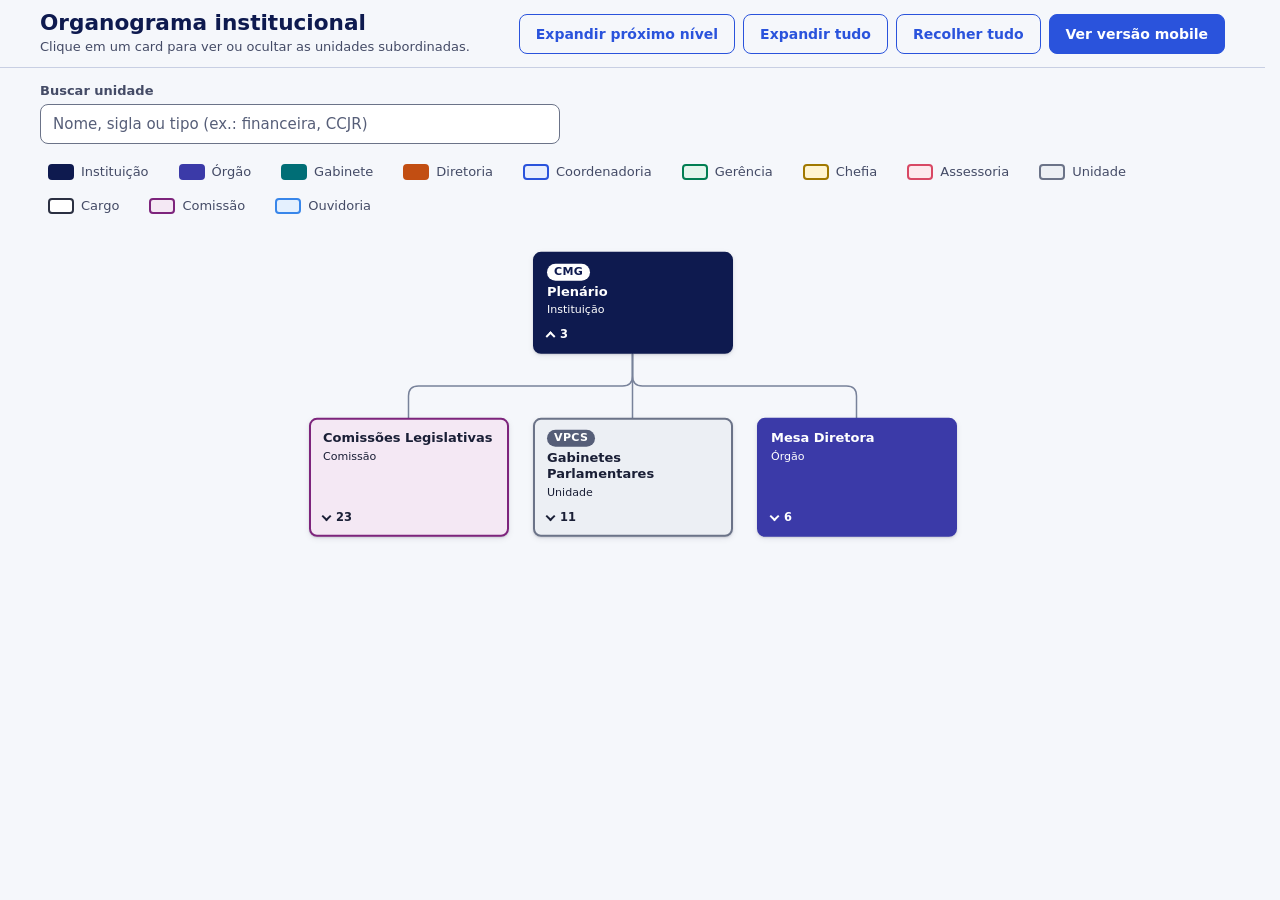
==== index.html @ 850a3dc1 "Add accessibility tests for color contrast and layout positioning - Implemented a new Python script " ====
<!doctype html>
<html lang="pt-BR">
<head>
  <meta charset="utf-8">
  <meta name="viewport" content="width=device-width, initial-scale=1">
  <title>Organograma institucional</title>
  <script>
    /*
     * Escolhe a versão pela LARGURA da janela (media query), não pelo User-Agent:
     * o User-Agent não diz o tamanho real da tela (tablets, janelas redimensionadas,
     * modo "desktop" do celular) e é facilmente falsificado/alterado pelos navegadores.
     * O limite de 640px acompanha o ponto em que o perfil desktop passa a usar medidas compactas.
     *
     * location.replace (e não href): o index.html não entra no histórico, então o
     * botão "Voltar" não devolve o usuário a uma página que o redireciona de novo.
     */
    (function () {
      var ehCelular = window.matchMedia('(max-width: 640px)').matches;
      window.location.replace(ehCelular ? 'organograma-mobile.html' : 'organograma-desktop.html');
    }());
  </script>
</head>
<body>
  <!-- Sem JavaScript não há redirecionamento automático: oferece os links manuais. -->
  <noscript>
    <p>Escolha a versão do organograma:</p>
    <ul>
      <li><a href="organograma-desktop.html">Versão desktop</a></li>
      <li><a href="organograma-mobile.html">Versão mobile</a></li>
    </ul>
  </noscript>
</body>
</html>
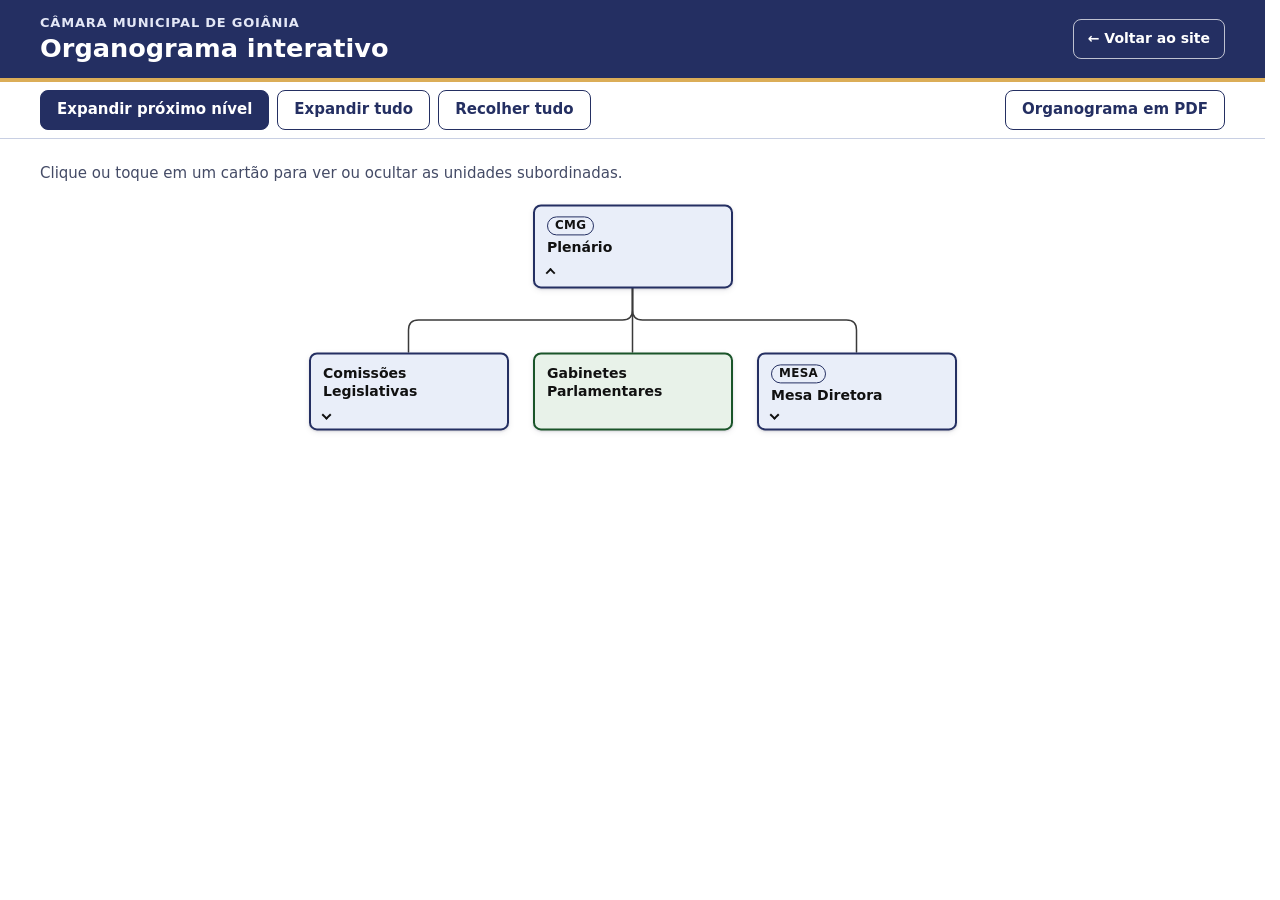
==== commit 357d1162: "Add files via upload Ajustes de siglas, nomes de cards e cargos que foram solicitados feitos e testa" ====
--- a/index.html
+++ b/index.html
@@ -3,31 +3,61 @@
 <head>
   <meta charset="utf-8">
   <meta name="viewport" content="width=device-width, initial-scale=1">
-  <title>Organograma institucional</title>
-  <script>
-    /*
-     * Escolhe a versão pela LARGURA da janela (media query), não pelo User-Agent:
-     * o User-Agent não diz o tamanho real da tela (tablets, janelas redimensionadas,
-     * modo "desktop" do celular) e é facilmente falsificado/alterado pelos navegadores.
-     * O limite de 640px acompanha o ponto em que o perfil desktop passa a usar medidas compactas.
-     *
-     * location.replace (e não href): o index.html não entra no histórico, então o
-     * botão "Voltar" não devolve o usuário a uma página que o redireciona de novo.
-     */
-    (function () {
-      var ehCelular = window.matchMedia('(max-width: 640px)').matches;
-      window.location.replace(ehCelular ? 'organograma-mobile.html' : 'organograma-desktop.html');
-    }());
-  </script>
+  <title>Organograma interativo | Câmara Municipal de Goiânia</title>
+  <!--
+    PÁGINA DO ORGANOGRAMA (só a estrutura; o resto fica em css/ e js/).
+    ONDE EDITAR:
+      textos do topo e botões ... este arquivo
+      link do PDF ............... este arquivo (botão "Organograma em PDF")
+      cores e visual ............ css/organograma.css
+      unidades e siglas ......... js/dados-organograma.js
+      tamanhos por tela ......... js/organograma-perfil.js
+  -->
+  <link rel="stylesheet" href="css/organograma.css">
+  <script src="js/organograma-incorporado.js"></script>
 </head>
 <body>
-  <!-- Sem JavaScript não há redirecionamento automático: oferece os links manuais. -->
-  <noscript>
-    <p>Escolha a versão do organograma:</p>
-    <ul>
-      <li><a href="organograma-desktop.html">Versão desktop</a></li>
-      <li><a href="organograma-mobile.html">Versão mobile</a></li>
-    </ul>
-  </noscript>
+  <!-- Identificação no topo e retorno ao site. target="_top": dentro de um quadro, o link sai dele. -->
+  <header class="topo">
+    <div class="topo-conteudo">
+      <div>
+        <p class="topo-orgao">Câmara Municipal de Goiânia</p>
+        <h1>Organograma interativo</h1>
+      </div>
+      <a class="topo-voltar" href="https://www.goiania.go.leg.br/" target="_top">&larr; Voltar ao site</a>
+    </div>
+  </header>
+
+  <div class="barra">
+    <!-- Os botões são ligados às ações pelo atributo data-acao (ver organograma-core.js). -->
+    <div class="barra-acoes" role="group" aria-label="Ações do organograma">
+      <button type="button" class="botao botao-principal" data-acao="expandir-nivel">Expandir próximo nível</button>
+      <button type="button" class="botao" data-acao="expandir-tudo">Expandir tudo</button>
+      <button type="button" class="botao" data-acao="recolher-tudo">Recolher tudo</button>
+    </div>
+    <nav class="barra-links" aria-label="Documentos do organograma">
+      <a class="botao" href="https://www.goiania.go.leg.br/institucional/organograma/organograma/CMG_organograma.pdf" target="_blank" rel="noopener noreferrer">Organograma em PDF</a>
+    </nav>
+  </div>
+
+  <main class="area-organograma">
+    <p class="dica">Clique ou toque em um cartão para ver ou ocultar as unidades subordinadas.</p>
+    <div id="organograma"></div>
+    <noscript>Este organograma precisa de JavaScript para ser exibido. O documento completo está em PDF, no botão "Organograma em PDF".</noscript>
+  </main>
+
+  <!-- Região aria-live: leitores de tela falam o texto aqui sem mover o foco. -->
+  <p id="anuncio" class="so-leitor" role="status" aria-live="polite"></p>
+
+  <!--
+    Ordem importa porque cada script depende do anterior:
+    D3 e dados -> algoritmo de layout -> núcleo -> perfil.
+    O perfil é carregado por último porque chama Organograma.montar().
+  -->
+  <script src="js/vendor/d3.min.js"></script>
+  <script src="js/dados-organograma.js"></script>
+  <script src="js/organograma-layout.js"></script>
+  <script src="js/organograma-core.js"></script>
+  <script src="js/organograma-perfil.js"></script>
 </body>
 </html>
--- a/css/organograma.css
+++ b/css/organograma.css
@@ -0,0 +1,423 @@
+/*
+ * ESTILOS DO ORGANOGRAMA (uma folha para celular e desktop)
+ *
+ * ONDE ESTÁ CADA COISA (procure pelos títulos "=====" neste arquivo):
+ *   1. CORES E FONTES ........ paleta da CMG e fontes. EDITE AQUI para trocar cores
+ *   2. BASE .................. página, textos de erro e leitor de tela
+ *   3. TOPO E BARRA .......... faixa azul do topo, botões e links
+ *   4. DIAGRAMA .............. área do organograma, linhas e forma dos cards
+ *   5. CORES DOS CARDS ....... legislativo, administrativo e macrounidade. EDITE AQUI
+ *   6. CELULAR E INCORPORADO . ajustes para telas pequenas e para uso dentro do site
+ *
+ * COMO OS CARDS SÃO COLORIDOS
+ *   azul  = legislativo (contorno azul e fundo azul-pastel)
+ *   verde = administrativo (contorno verde e fundo verde-pastel)
+ *   macrounidade = texto maior e faixa dourada no topo
+ *   (Gabinete da Presidência, diretorias, Procuradoria e Controladoria)
+ *   Quem decide a dimensão e a macrounidade de cada card é js/dados-organograma.js.
+ *
+ * Depois de trocar uma cor, rode:  python3 tests/cores_test.py
+ * (confere o contraste do texto e a diferença entre as cores).
+ */
+
+/* ===========================================================================
+   1. CORES E FONTES  (EDITE AQUI)
+   =========================================================================== */
+:root {
+  /* Paleta da CMG: azuis, verdes e amarelos. */
+  --cmg-azul: #242f62;
+  --cmg-azul-claro: #4C61BD;
+  --cmg-verde: #1a5529;
+  --cmg-verde-claro: #2f9d4c;
+  --cmg-dourado: #ba8727;
+  --cmg-dourado-claro: #dbad57;
+  --cmg-dourado-contorno: #8f661c;
+
+  /* Cores da página. */
+  --grafite: #3a3a3a;
+  --papel: #ffffff;                  /* fundo da página */
+  --tinta: #1a1f36;                  /* texto principal */
+  --tinta-suave: #444b66;            /* texto secundário */
+  --divisor: #c8cfe3;                /* linha fina sob a barra */
+  --limite-organograma: #737b8f;     /* contorno do diagrama incorporado */
+  --linha: var(--grafite);           /* conectores entre os cards */
+  --destaque: var(--cmg-azul-claro); /* caminho até a raiz (mouse ou foco) */
+  --acento: var(--cmg-azul);         /* botões e links */
+  --acento-escuro: var(--cmg-verde); /* botão principal ao passar o mouse */
+  --hover: #e6e9f4;                  /* fundo dos botões ao passar o mouse */
+  --foco: var(--cmg-azul);           /* contorno do foco do teclado */
+  --erro-fundo: #fbeaea;
+  --erro-texto: #5c1111;
+  --erro-borda: #b44a4a;
+
+  /* Fonte do manual: Calibri. Onde ela não existe entra Carlito (mesmas medidas) ou a do sistema. */
+  --fonte-texto: Calibri, Carlito, "Segoe UI", system-ui, -apple-system, "Helvetica Neue", Arial, sans-serif;
+
+  /* Valores trocados na seção 6 conforme a tela. */
+  --card-fs: 14px;                   /* tamanho do texto dos cards */
+  --card-pad: 10px 12px;             /* espaço interno dos cards */
+  --margem: 40px;                    /* margem lateral da página */
+}
+
+/* ===========================================================================
+   2. BASE
+   =========================================================================== */
+* { box-sizing: border-box; }
+
+html {
+  scrollbar-gutter: stable;          /* a barra de rolagem não muda a largura do diagrama */
+  background: var(--papel);
+}
+
+body {
+  margin: 0;
+  min-height: 100vh;
+  background: var(--papel);
+  color: var(--tinta);
+  font-family: var(--fonte-texto);
+  line-height: 1.4;
+  -webkit-text-size-adjust: 100%;    /* iOS não aumenta o texto sozinho */
+}
+
+/* Texto só para leitor de tela (fica fora da vista). */
+.so-leitor {
+  position: absolute;
+  width: 1px;
+  height: 1px;
+  margin: -1px;
+  overflow: hidden;
+  clip: rect(0 0 0 0);
+  white-space: nowrap;
+}
+
+/* Aviso mostrado quando os dados do organograma têm erro. */
+.erro-dados {
+  margin: 0;
+  padding: 16px;
+  border: 1px solid var(--erro-borda);
+  border-left-width: 6px;
+  border-radius: 8px;
+  background: var(--erro-fundo);
+  color: var(--erro-texto);
+  font-size: 0.9375rem;
+}
+
+/* ===========================================================================
+   3. TOPO E BARRA
+   =========================================================================== */
+
+/* Faixa azul com o nome da Câmara, o título e o "Voltar ao site".
+   Some quando a página está dentro do site (seção 6). */
+.topo {
+  background: var(--cmg-azul);
+  border-bottom: 4px solid var(--cmg-dourado-claro);
+  color: #fff;
+}
+
+.topo-conteudo {
+  display: flex;
+  flex-wrap: wrap;
+  align-items: center;
+  justify-content: space-between;
+  gap: 8px 24px;
+  max-width: 1760px;
+  margin: 0 auto;
+  padding: 14px var(--margem);
+}
+
+.topo-orgao {
+  margin: 0;
+  font-size: 0.8125rem;
+  font-weight: 700;
+  letter-spacing: 0.06em;
+  text-transform: uppercase;
+  color: #e3e7f6;
+}
+
+.topo h1 {
+  margin: 2px 0 0;
+  font-size: 1.6rem;
+  font-weight: 700;
+  line-height: 1.15;
+}
+
+.topo-voltar {
+  display: inline-flex;
+  align-items: center;
+  min-height: 40px;
+  padding: 0 14px;
+  border: 1px solid rgba(255, 255, 255, 0.7);
+  border-radius: 8px;
+  color: #fff;
+  font-size: 0.875rem;
+  font-weight: 700;
+  text-decoration: none;
+}
+
+.topo-voltar:hover { background: rgba(255, 255, 255, 0.14); }
+
+/* Barra com os botões (fica fixa no topo ao rolar; no celular e dentro do site, não). */
+.barra {
+  position: sticky;
+  top: 0;
+  z-index: 10;
+  display: flex;
+  flex-wrap: wrap;
+  align-items: center;
+  justify-content: space-between;
+  gap: 8px 24px;
+  min-height: 56px;
+  padding: 8px var(--margem);
+  background: var(--papel);
+  border-bottom: 1px solid var(--divisor);
+}
+
+.barra-acoes,
+.barra-links {
+  display: flex;
+  flex-wrap: wrap;
+  gap: 8px;
+}
+
+/* Botões e links da barra (mesma aparência). */
+.botao {
+  display: inline-flex;
+  align-items: center;
+  justify-content: center;
+  min-height: 40px;
+  padding: 0 16px;
+  border: 1px solid var(--acento);
+  border-radius: 8px;
+  background: transparent;
+  color: var(--acento);
+  font: 700 0.9375rem/1 var(--fonte-texto);
+  text-decoration: none;
+  cursor: pointer;
+}
+
+.botao:hover { background: var(--hover); }
+.botao-principal { background: var(--acento); color: #fff; }
+.botao-principal:hover { background: var(--acento-escuro); border-color: var(--acento-escuro); }
+
+/* Contorno do foco do teclado. */
+.botao:focus-visible,
+.topo-voltar:focus-visible,
+.card:focus-visible {
+  outline: 3px solid var(--foco);
+  outline-offset: 2px;
+}
+
+/* No fundo azul o contorno é branco. */
+.topo-voltar:focus-visible { outline-color: #fff; }
+
+/* ===========================================================================
+   4. DIAGRAMA
+   =========================================================================== */
+
+.area-organograma { width: 100%; padding: 24px var(--margem) 80px; }
+
+.dica { margin: 0 0 20px; font-size: 0.9375rem; color: var(--tinta-suave); }
+
+/* Palco: os cards e o SVG das linhas são posicionados dentro dele. */
+#organograma {
+  position: relative;
+  width: 100%;
+  overflow-anchor: none;
+}
+
+/* Linhas: ficam atrás dos cards e não recebem cliques. */
+.conectores {
+  position: absolute;
+  inset: 0;
+  width: 100%;
+  height: 100%;
+  overflow: visible;
+  pointer-events: none;
+}
+
+.aresta {
+  fill: none;
+  stroke: var(--linha);
+  stroke-width: 1.5;
+  stroke-linecap: round;
+  stroke-linejoin: round;
+}
+
+/* Caminho até a raiz do card em foco. */
+.aresta.destaque {
+  stroke: var(--destaque);
+  stroke-width: 2.5;
+}
+
+/* Forma dos cards (as cores ficam na seção 5). A posição é definida pelo JavaScript. */
+.card {
+  position: absolute;
+  top: 0;
+  left: 0;
+  display: flex;
+  flex-direction: column;
+  align-items: flex-start;
+  gap: 3px;
+  padding: var(--card-pad);
+  background: var(--fundo);
+  color: var(--texto);
+  border: 2px solid var(--borda);
+  border-radius: 8px;
+  box-shadow: 0 1px 2px rgba(26, 31, 54, 0.14), 0 2px 6px rgba(26, 31, 54, 0.08);
+  font: 500 var(--card-fs)/1.3 var(--fonte-texto);
+  -webkit-font-smoothing: antialiased;
+  text-rendering: optimizeLegibility;
+  overflow-wrap: anywhere;           /* nomes longos quebram em vez de vazar */
+  user-select: none;
+  -webkit-tap-highlight-color: transparent;
+  scroll-margin-top: 72px;           /* folga para a barra fixa não cobrir o card */
+  scroll-margin-bottom: 24px;
+  transition: box-shadow 0.15s ease;
+}
+
+/* Só durante a animação os cards usam camada de GPU (em repouso o texto fica mais nítido). */
+.animando .card { will-change: transform; }
+
+.card.expansivel { cursor: pointer; }
+.card.expansivel:hover {
+  z-index: 1;
+  box-shadow: 0 0 0 3px var(--papel), 0 0 0 6px var(--borda), 0 0 22px 8px var(--halo);
+}
+
+/* Cards do caminho até a raiz (mouse ou foco). */
+.card.ancestral { box-shadow: 0 0 0 2px var(--papel), 0 0 0 4px var(--destaque); }
+
+/* Card que está saindo durante a animação. */
+.card.saindo { pointer-events: none; }
+
+.card-nome { font-weight: 700; }
+
+/* Sigla em "pílula". */
+.card-sigla {
+  padding: 1px 7px;
+  border: 1px solid var(--chip-borda);
+  border-radius: 999px;
+  background: var(--chip-fundo);
+  color: var(--chip-texto);
+  font-size: 0.85em;
+  font-weight: 700;
+  letter-spacing: 0.03em;
+}
+
+/* Seta que indica que o card abre. */
+.card-acao {
+  display: flex;
+  align-items: center;
+  margin-top: auto;
+  padding-top: 6px;
+}
+
+.seta {
+  width: 7px;
+  height: 7px;
+  margin-top: -3px;
+  border-right: 2px solid currentColor;
+  border-bottom: 2px solid currentColor;
+  transform: rotate(45deg);
+  transition: transform 0.2s ease;
+}
+
+/* Card aberto: a seta aponta para cima. */
+.card[aria-expanded="true"] .seta {
+  margin-top: 3px;
+  transform: rotate(-135deg);
+}
+
+/* ===========================================================================
+   5. CORES DOS CARDS  (EDITE AQUI)
+   Cada linha define 6 cores:
+     --fundo        fundo do card
+     --texto        cor do texto
+     --borda        contorno
+     --chip-fundo   fundo da sigla
+     --chip-texto   texto da sigla
+     --chip-borda   contorno da sigla
+   (o teste tests/cores_test.py lê estas linhas: mantenha o formato)
+   =========================================================================== */
+
+/* A dimensão é indicada pelo contorno; o fundo pastel mantém o diagrama leve. */
+.dim-legislativa    { --fundo: #e9eef9; --texto: #111111; --borda: #242f62; --halo: rgba(36, 47, 98, 0.34); --chip-fundo: #e9eef9; --chip-texto: #111111; --chip-borda: #242f62; }
+.dim-administrativa { --fundo: #e8f2e9; --texto: #111111; --borda: #1a5529; --halo: rgba(26, 85, 41, 0.34); --chip-fundo: #e8f2e9; --chip-texto: #111111; --chip-borda: #1a5529; }
+
+/* Macrounidades mantêm a cor da dimensão e ganham destaque hierárquico. */
+.macro.dim-legislativa    { --fundo: #e9eef9; --texto: #111111; --borda: #242f62; --halo: rgba(36, 47, 98, 0.34); --chip-fundo: #e9eef9; --chip-texto: #111111; --chip-borda: #242f62; }
+.macro.dim-administrativa { --fundo: #e8f2e9; --texto: #111111; --borda: #1a5529; --halo: rgba(26, 85, 41, 0.34); --chip-fundo: #e8f2e9; --chip-texto: #111111; --chip-borda: #1a5529; }
+
+/* Macrounidade: faixa dourada com contraste e texto um pouco maior. */
+.card.macro {
+  border-top: 6px solid var(--cmg-dourado-contorno);
+  font-size: calc(var(--card-fs) + 1.5px);
+}
+
+/* Se o sistema pede menos movimento, as animações são desligadas. */
+@media (prefers-reduced-motion: reduce) {
+  .card, .seta { transition: none; }
+}
+
+/* Modo de alto contraste do Windows: mantém contornos e linhas visíveis. */
+@media (forced-colors: active) {
+  .card { border-color: CanvasText; }
+  .card.macro { border-top-color: Highlight; }
+  .aresta { stroke: CanvasText; }
+  .aresta.destaque { stroke: Highlight; }
+  .card-sigla { border: 1px solid CanvasText; }
+}
+
+/* ===========================================================================
+   6. CELULAR E INCORPORADO
+   =========================================================================== */
+
+/* Celular (até 640px; o mesmo limite está em js/organograma-perfil.js). */
+@media (max-width: 640px) {
+  :root {
+    --card-fs: 13.5px;
+    --card-pad: 9px 10px;
+    --margem: 12px;
+  }
+
+  .topo-conteudo { padding-block: 10px; }
+  .topo h1 { font-size: 1.3rem; }
+  .topo-voltar { min-height: 44px; }
+
+  .barra { position: static; padding-block: 8px; gap: 6px 12px; }
+  .barra-acoes, .barra-links { width: 100%; gap: 6px; }
+  .card { scroll-margin-top: 16px; }
+
+  .botao {
+    flex: 1 1 auto;
+    min-height: 44px;
+    padding: 0 10px;
+    font-size: 0.875rem;
+  }
+
+  .area-organograma { padding: 16px var(--margem) 64px; }
+}
+
+/* Modo incorporado: a página está dentro de um <iframe> do site
+   (ligado por js/organograma-incorporado.js). O site já tem topo e menu,
+   então o topo azul some, a barra deixa de ser fixa e as margens diminuem. */
+.incorporado { --margem: 12px; }
+.incorporado body { min-height: 0; }
+.incorporado .topo {
+  position: absolute;
+  width: 1px;
+  height: 1px;
+  margin: -1px;
+  overflow: hidden;
+  clip: rect(0 0 0 0);
+  white-space: nowrap;
+  border: 0;
+}
+.incorporado .barra { position: static; }
+.incorporado .card { scroll-margin-top: 16px; }
+.incorporado .area-organograma { padding-bottom: 24px; }
+.incorporado #organograma {
+  border-radius: 8px;
+  outline: 2px dashed var(--limite-organograma);
+  outline-offset: 8px;
+}
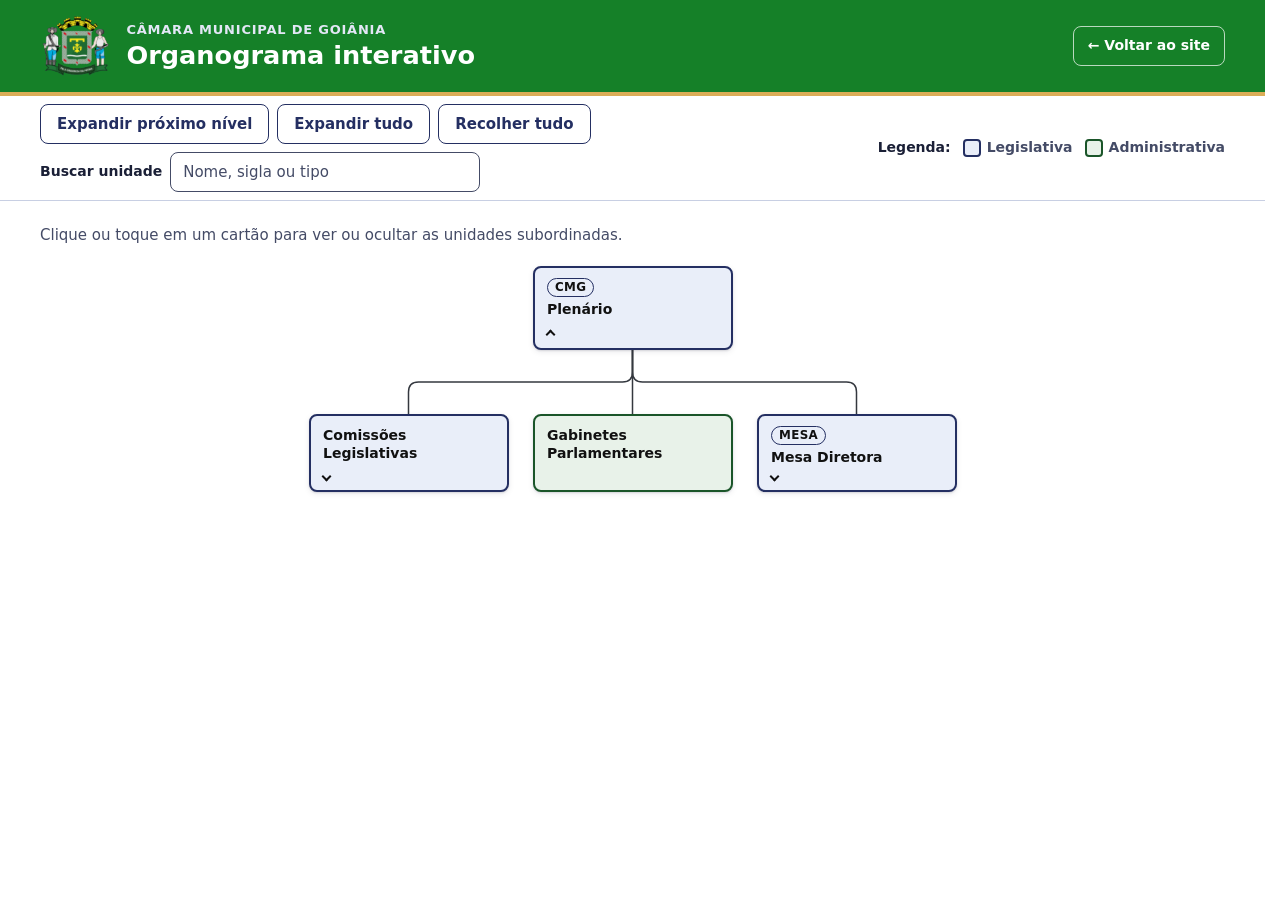
==== commit f64c59ac: "Add files via upload" ====
--- a/index.html
+++ b/index.html
@@ -8,7 +8,7 @@
     PÁGINA DO ORGANOGRAMA (só a estrutura; o resto fica em css/ e js/).
     ONDE EDITAR:
       textos do topo e botões ... este arquivo
-      link do PDF ............... este arquivo (botão "Organograma em PDF")
+      legenda do organograma ..... este arquivo
       cores e visual ............ css/organograma.css
       unidades e siglas ......... js/dados-organograma.js
       tamanhos por tela ......... js/organograma-perfil.js
@@ -20,9 +20,12 @@
   <!-- Identificação no topo e retorno ao site. target="_top": dentro de um quadro, o link sai dele. -->
   <header class="topo">
     <div class="topo-conteudo">
-      <div>
-        <p class="topo-orgao">Câmara Municipal de Goiânia</p>
-        <h1>Organograma interativo</h1>
+      <div class="topo-identidade">
+        <img class="topo-logo" src="assets/brasao-camara.png" alt="">
+        <div>
+          <p class="topo-orgao">Câmara Municipal de Goiânia</p>
+          <h1>Organograma interativo</h1>
+        </div>
       </div>
       <a class="topo-voltar" href="https://www.goiania.go.leg.br/" target="_top">&larr; Voltar ao site</a>
     </div>
@@ -30,20 +33,29 @@
 
   <div class="barra">
     <!-- Os botões são ligados às ações pelo atributo data-acao (ver organograma-core.js). -->
-    <div class="barra-acoes" role="group" aria-label="Ações do organograma">
-      <button type="button" class="botao botao-principal" data-acao="expandir-nivel">Expandir próximo nível</button>
-      <button type="button" class="botao" data-acao="expandir-tudo">Expandir tudo</button>
-      <button type="button" class="botao" data-acao="recolher-tudo">Recolher tudo</button>
+    <div class="barra-esquerda">
+      <div class="barra-acoes" role="group" aria-label="Ações do organograma">
+        <button type="button" class="botao botao-principal" data-acao="expandir-nivel">Expandir próximo nível</button>
+        <button type="button" class="botao" data-acao="expandir-tudo">Expandir tudo</button>
+        <button type="button" class="botao" data-acao="recolher-tudo">Recolher tudo</button>
+      </div>
+      <div class="barra-busca">
+        <label class="busca-rotulo" for="busca-campo">Buscar unidade</label>
+        <input id="busca-campo" class="busca-campo" type="search" placeholder="Nome, sigla ou tipo" autocomplete="off" aria-haspopup="listbox">
+        <ul id="busca-lista" class="busca-lista" hidden></ul>
+      </div>
     </div>
-    <nav class="barra-links" aria-label="Documentos do organograma">
-      <a class="botao" href="https://www.goiania.go.leg.br/institucional/organograma/organograma/CMG_organograma.pdf" target="_blank" rel="noopener noreferrer">Organograma em PDF</a>
-    </nav>
+    <div class="barra-legenda" role="group" aria-label="Legenda das dimensões">
+      <span class="legenda-titulo">Legenda:</span>
+      <span class="legenda-item"><span class="legenda-cor legenda-legislativa" aria-hidden="true"></span>Legislativa</span>
+      <span class="legenda-item"><span class="legenda-cor legenda-administrativa" aria-hidden="true"></span>Administrativa</span>
+    </div>
   </div>
 
   <main class="area-organograma">
     <p class="dica">Clique ou toque em um cartão para ver ou ocultar as unidades subordinadas.</p>
     <div id="organograma"></div>
-    <noscript>Este organograma precisa de JavaScript para ser exibido. O documento completo está em PDF, no botão "Organograma em PDF".</noscript>
+    <noscript>Este organograma precisa de JavaScript para ser exibido.</noscript>
   </main>
 
   <!-- Região aria-live: leitores de tela falam o texto aqui sem mover o foco. -->
@@ -57,6 +69,7 @@
   <script src="js/vendor/d3.min.js"></script>
   <script src="js/dados-organograma.js"></script>
   <script src="js/organograma-layout.js"></script>
+  <script src="js/organograma-busca.js"></script>
   <script src="js/organograma-core.js"></script>
   <script src="js/organograma-perfil.js"></script>
 </body>
--- a/css/organograma.css
+++ b/css/organograma.css
@@ -4,7 +4,7 @@
  * ONDE ESTÁ CADA COISA (procure pelos títulos "=====" neste arquivo):
  *   1. CORES E FONTES ........ paleta da CMG e fontes. EDITE AQUI para trocar cores
  *   2. BASE .................. página, textos de erro e leitor de tela
- *   3. TOPO E BARRA .......... faixa azul do topo, botões e links
+ *    3. TOPO E BARRA .......... faixa verde do topo, botões e legenda
  *   4. DIAGRAMA .............. área do organograma, linhas e forma dos cards
  *   5. CORES DOS CARDS ....... legislativo, administrativo e macrounidade. EDITE AQUI
  *   6. CELULAR E INCORPORADO . ajustes para telas pequenas e para uso dentro do site
@@ -34,13 +34,14 @@
   --cmg-dourado-contorno: #8f661c;
 
   /* Cores da página. */
-  --grafite: #3a3a3a;
+  --grafite: #34383f;
   --papel: #ffffff;                  /* fundo da página */
   --tinta: #1a1f36;                  /* texto principal */
   --tinta-suave: #444b66;            /* texto secundário */
   --divisor: #c8cfe3;                /* linha fina sob a barra */
   --limite-organograma: #737b8f;     /* contorno do diagrama incorporado */
   --linha: var(--grafite);           /* conectores entre os cards */
+  --linha-suave: #d7dae2;             /* conectores secundários durante o destaque */
   --destaque: var(--cmg-azul-claro); /* caminho até a raiz (mouse ou foco) */
   --acento: var(--cmg-azul);         /* botões e links */
   --acento-escuro: var(--cmg-verde); /* botão principal ao passar o mouse */
@@ -106,10 +107,10 @@
    3. TOPO E BARRA
    =========================================================================== */
 
-/* Faixa azul com o nome da Câmara, o título e o "Voltar ao site".
+/* Faixa verde-escura com o nome da Câmara, o título e o "Voltar ao site".
    Some quando a página está dentro do site (seção 6). */
 .topo {
-  background: var(--cmg-azul);
+  background: #158028;
   border-bottom: 4px solid var(--cmg-dourado-claro);
   color: #fff;
 }
@@ -123,6 +124,20 @@
   max-width: 1760px;
   margin: 0 auto;
   padding: 14px var(--margem);
+}
+
+.topo-identidade {
+  display: flex;
+  align-items: center;
+  gap: 16px;
+}
+
+.topo-logo {
+  display: block;
+  width: auto;
+  height: 64px;
+  max-width: 190px;
+  object-fit: contain;
 }
 
 .topo-orgao {
@@ -172,11 +187,141 @@
   border-bottom: 1px solid var(--divisor);
 }
 
-.barra-acoes,
-.barra-links {
+.barra-acoes {
   display: flex;
   flex-wrap: wrap;
   gap: 8px;
+}
+
+.barra-esquerda {
+  display: flex;
+  flex-direction: column;
+  align-items: flex-start;
+  gap: 8px;
+  min-width: 0;
+}
+
+.barra-busca {
+  position: relative;
+  display: flex;
+  align-items: center;
+  gap: 8px;
+  width: 440px;
+}
+
+.busca-rotulo {
+  flex: 0 0 auto;
+  color: var(--tinta);
+  font-size: 0.875rem;
+  font-weight: 700;
+}
+
+.busca-campo {
+  flex: 1 1 auto;
+  width: auto;
+  min-height: 40px;
+  padding: 8px 12px;
+  border: 1px solid var(--tinta-suave);
+  border-radius: 8px;
+  background: #fff;
+  color: var(--tinta);
+  font: 400 0.9375rem/1.2 var(--fonte-texto);
+}
+
+.busca-campo:focus-visible {
+  outline: 3px solid var(--foco);
+  outline-offset: 2px;
+}
+
+.busca-campo::placeholder {
+  color: var(--tinta-suave);
+  opacity: 1;
+}
+
+.busca-lista {
+  position: absolute;
+  top: calc(100% + 6px);
+  left: 0;
+  z-index: 20;
+  width: 100%;
+  max-height: 280px;
+  margin: 0;
+  padding: 6px;
+  overflow-y: auto;
+  list-style: none;
+  border: 1px solid var(--divisor);
+  border-radius: 8px;
+  background: #fff;
+  box-shadow: 0 8px 24px rgba(26, 31, 54, 0.18);
+}
+
+.busca-opcao {
+  display: flex;
+  align-items: center;
+  justify-content: space-between;
+  gap: 12px;
+  padding: 8px 10px;
+  border-radius: 6px;
+  cursor: pointer;
+}
+
+.busca-opcao.ativa,
+.busca-opcao:hover {
+  background: var(--hover);
+}
+
+.busca-opcao-nome {
+  font-weight: 700;
+}
+
+.busca-opcao-tipo,
+.busca-vazio {
+  color: var(--tinta-suave);
+  font-size: 0.8125rem;
+}
+
+.busca-vazio {
+  padding: 8px 10px;
+}
+
+.barra-legenda {
+  display: flex;
+  flex-wrap: wrap;
+  align-items: center;
+  justify-content: flex-end;
+  gap: 8px 12px;
+  color: var(--tinta-suave);
+  font-size: 0.875rem;
+  font-weight: 700;
+}
+
+.legenda-titulo {
+  color: var(--tinta);
+}
+
+.legenda-item {
+  display: inline-flex;
+  align-items: center;
+  gap: 6px;
+  white-space: nowrap;
+}
+
+.legenda-cor {
+  width: 18px;
+  height: 18px;
+  border: 2px solid;
+  border-radius: 4px;
+  background: #fff;
+}
+
+.legenda-legislativa {
+  border-color: var(--cmg-azul);
+  background: #e9eef9;
+}
+
+.legenda-administrativa {
+  border-color: var(--cmg-verde);
+  background: #e8f2e9;
 }
 
 /* Botões e links da barra (mesma aparência). */
@@ -188,16 +333,16 @@
   padding: 0 16px;
   border: 1px solid var(--acento);
   border-radius: 8px;
-  background: transparent;
+  background: #fff;
   color: var(--acento);
   font: 700 0.9375rem/1 var(--fonte-texto);
   text-decoration: none;
   cursor: pointer;
 }
 
-.botao:hover { background: var(--hover); }
-.botao-principal { background: var(--acento); color: #fff; }
-.botao-principal:hover { background: var(--acento-escuro); border-color: var(--acento-escuro); }
+.botao:hover { background: #fff; }
+.botao-principal { background: #fff; color: var(--acento); }
+.botao-principal:hover { background: #fff; border-color: var(--acento-escuro); }
 
 /* Contorno do foco do teclado. */
 .botao:focus-visible,
@@ -241,12 +386,25 @@
   stroke-width: 1.5;
   stroke-linecap: round;
   stroke-linejoin: round;
+  transition: stroke 0.16s ease, stroke-width 0.16s ease;
 }
 
 /* Caminho até a raiz do card em foco. */
 .aresta.destaque {
   stroke: var(--destaque);
   stroke-width: 2.5;
+}
+
+/* Ao passar o mouse ou focar um card, as linhas secundárias ficam discretas
+   e o caminho até a raiz ganha destaque azul. */
+.conectores.estado-destaque .aresta {
+  stroke: var(--linha-suave);
+  stroke-width: 1.5;
+}
+
+.conectores.estado-destaque .aresta.destaque {
+  stroke: var(--destaque);
+  stroke-width: 3;
 }
 
 /* Forma dos cards (as cores ficam na seção 5). A posição é definida pelo JavaScript. */
@@ -381,11 +539,17 @@
   }
 
   .topo-conteudo { padding-block: 10px; }
+  .topo-identidade { gap: 10px; }
+  .topo-logo { height: 48px; max-width: 140px; }
   .topo h1 { font-size: 1.3rem; }
   .topo-voltar { min-height: 44px; }
 
   .barra { position: static; padding-block: 8px; gap: 6px 12px; }
-  .barra-acoes, .barra-links { width: 100%; gap: 6px; }
+  .barra-acoes { width: 100%; gap: 6px; }
+  .barra-esquerda { width: 100%; }
+  .barra-busca { width: 100%; }
+  .busca-campo { width: 100%; }
+  .barra-legenda { width: 100%; justify-content: flex-end; }
   .card { scroll-margin-top: 16px; }
 
   .botao {
@@ -400,7 +564,7 @@
 
 /* Modo incorporado: a página está dentro de um <iframe> do site
    (ligado por js/organograma-incorporado.js). O site já tem topo e menu,
-   então o topo azul some, a barra deixa de ser fixa e as margens diminuem. */
+   então o topo verde escuro some, a barra deixa de ser fixa e as margens diminuem. */
 .incorporado { --margem: 12px; }
 .incorporado body { min-height: 0; }
 .incorporado .topo {
